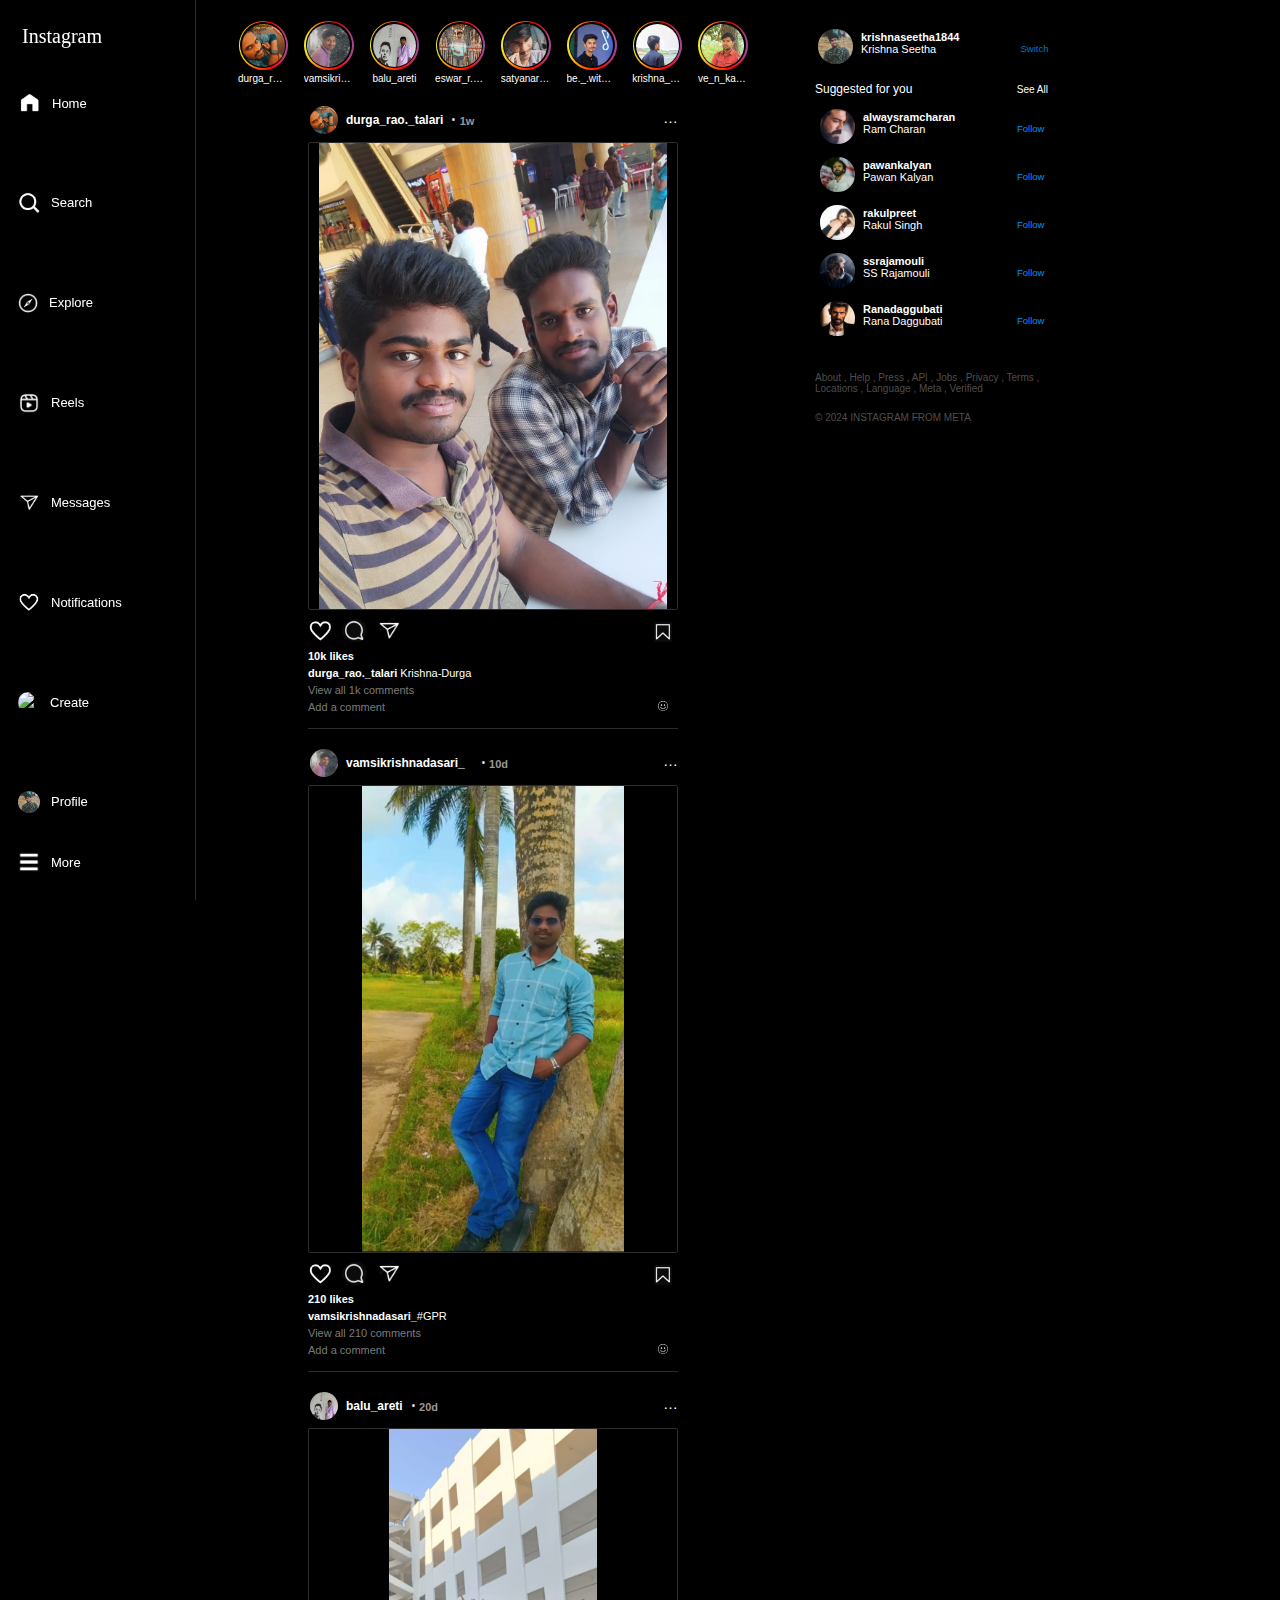
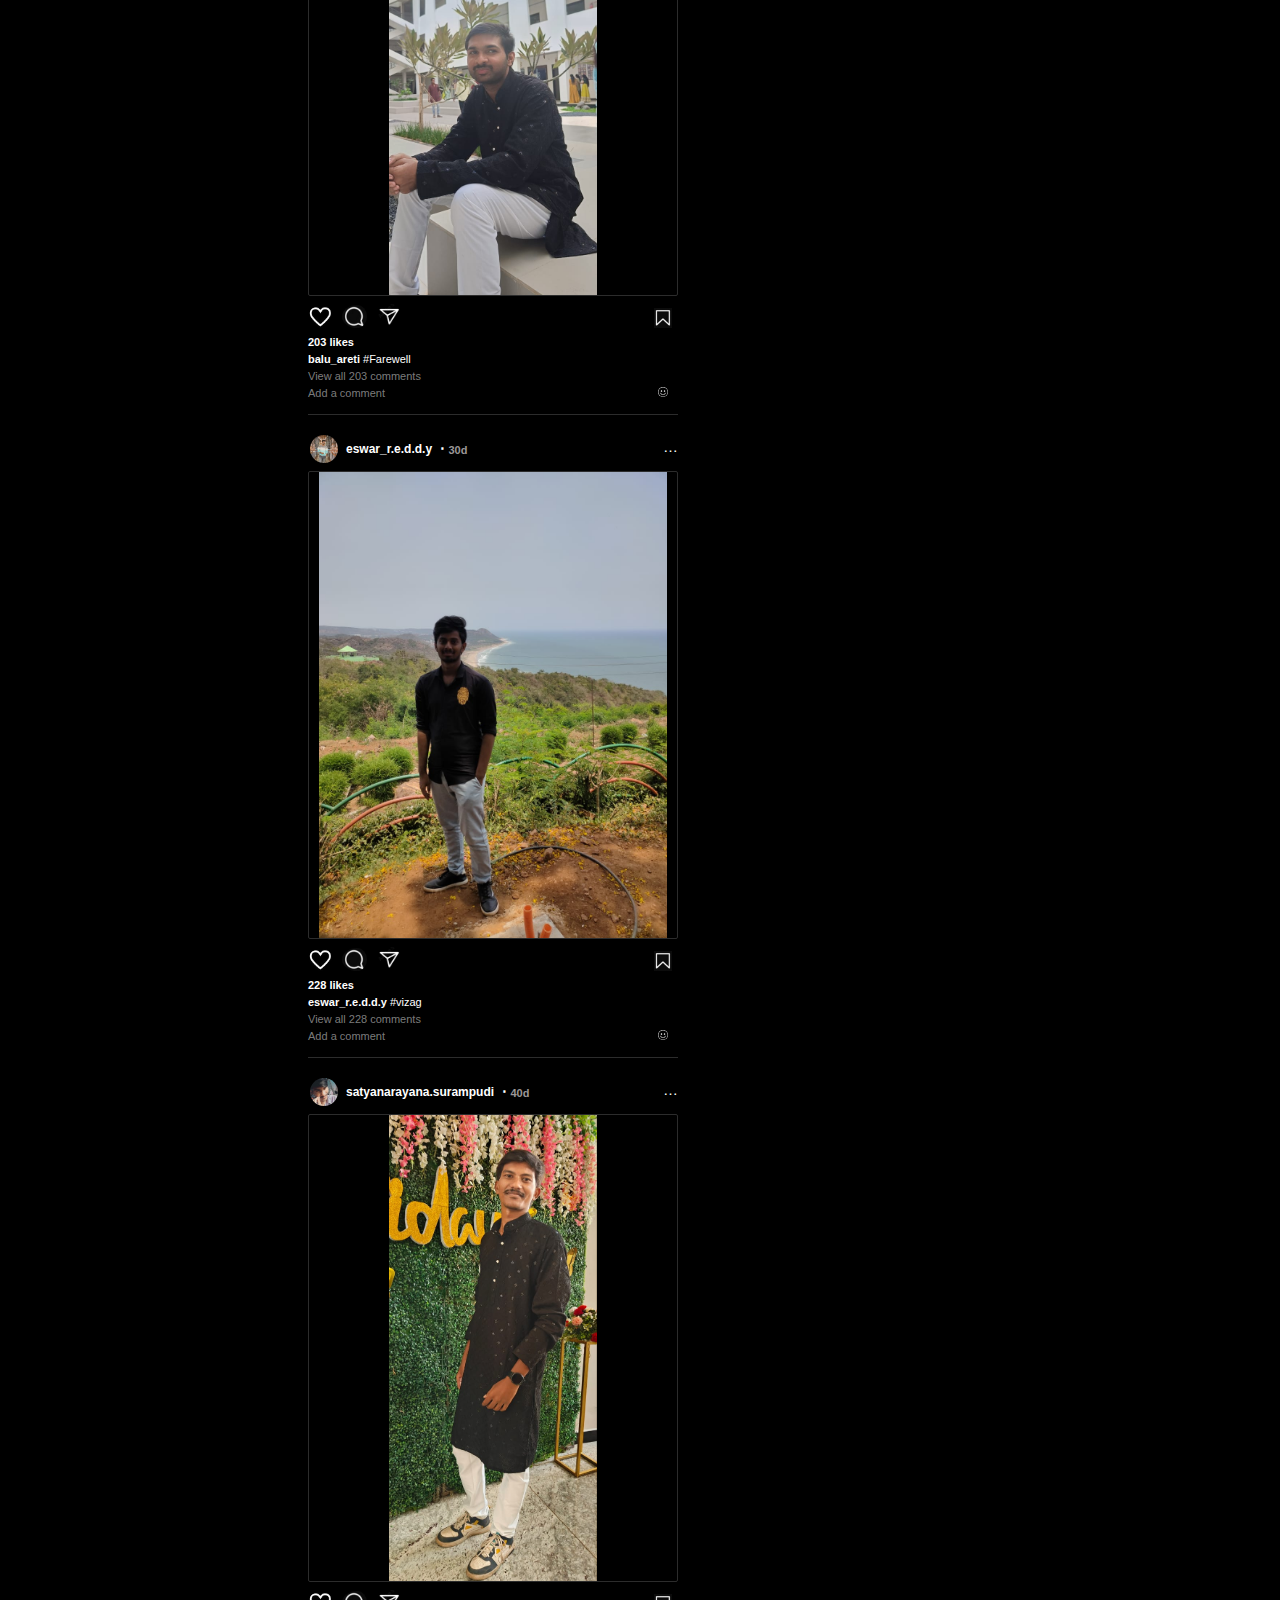
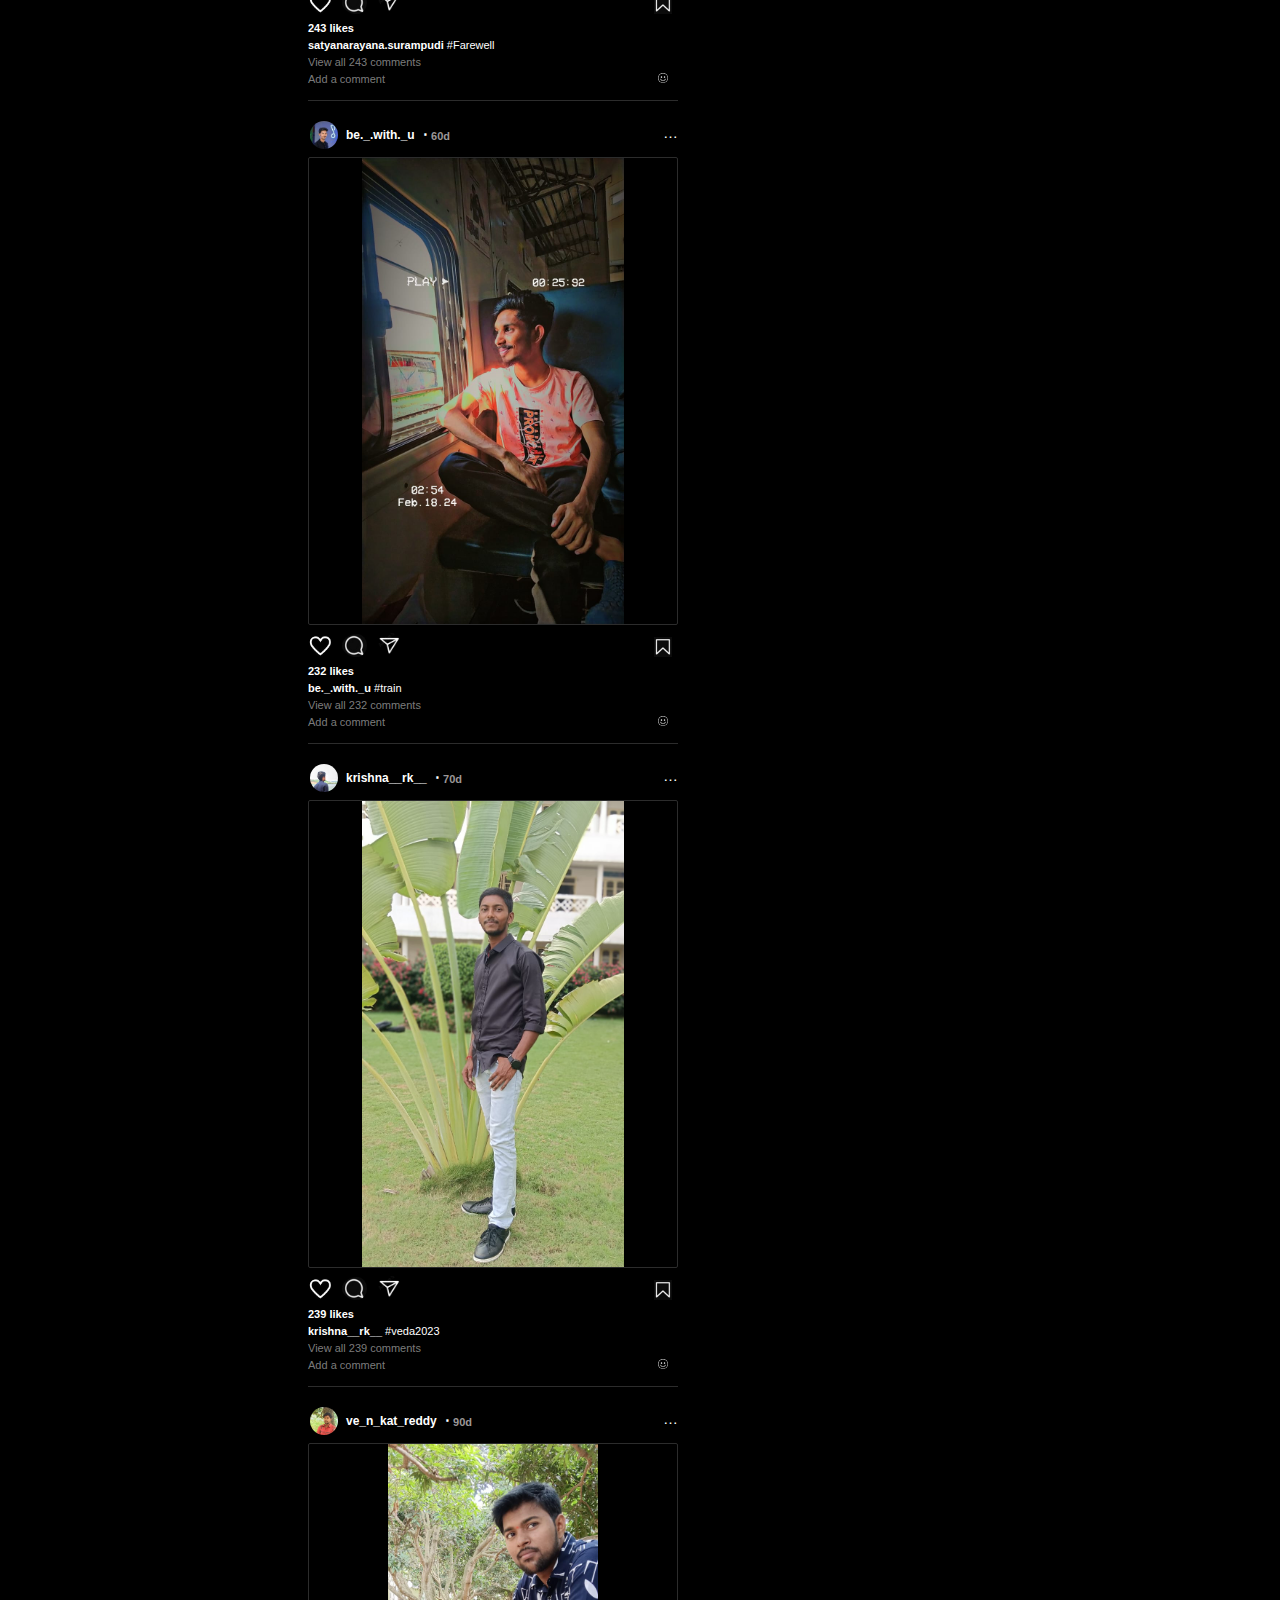
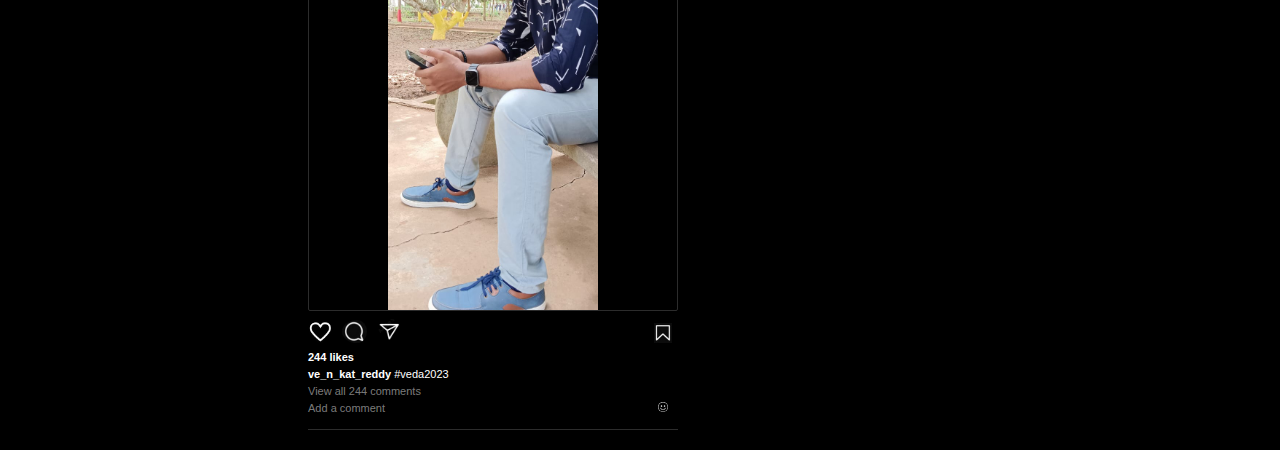
==== index.html @ e51112db "Update and rename instagram.html to index.html" ====
<!DOCTYPE html>
<html>
    <head>
        <title>Instagram</title>
        <link rel="stylesheet" href="CSS_Styles/body.css">
        <link rel="stylesheet" href="CSS_Styles/middle.css">
        <link rel="stylesheet" href="CSS_Styles/left-menu.css">
        <link rel="stylesheet" href="CSS_Styles/right-menu.css">

    </head>

    <body>
        <div class="container">
            <div class="left-menu">
                <div class="top-section">
                    <p>Instagram</p>
                </div>
                <div class="middle-section">
                    <div class="side-links">
                        <img class="Home-icon" src="icons/home-icon.png" alt="home">
                        <p>Home</p>
                    </div>
                    <div class="side-links">
                        <img class="Search-icon" src="icons/search-icon.jpg" alt="home">
                        <p>Search</p>
                    </div>
                    <div class="side-links">
                        <img class="Explore-icon" src="icons/explore-icon.jpg" alt="home">
                        <p>Explore</p>
                    </div>
                    <div class="side-links">
                        <img class="Reel-icon" src="icons/reels-icon.jpg" alt="home">
                        <p>Reels</p>
                    </div>
                    <div class="side-links">
                        <img class="Send-icon" src="icons/send-icon.jpg" alt="home">
                        <p>Messages</p>
                    </div>
                    <div class="side-links">
                        <img class="Love-icon" style="width:22px; height:20px; margin-left:0px;" src="icons/love-icon.jpg" alt="home">
                        <p>Notifications</p>
                    </div>
                    <div class="side-links">
                        <img class="Create-icon" style="width:21px; height:21px;" src="icons/Create-icon.jpg" alt="home">
                        <p>Create</p>
                    </div>
                    <div class="side-links">
                        <img class="Profile-icon" src="profile-pics/my-image.jpg" alt="home">
                        <p>Profile</p>
                    </div>
                </div>
                <div class="bottom-section">
                    <div class="side-links">
                        <img class="menu-icon" src="icons/menu.jpg" alt="home">
                        <p>More</p>
                    </div>
                </div>
            </div>



            <div class="middle-menu">
                <div class="header">
                    <div class="Stories">
                        <div class="border">
                            <div class="img">
                                <div class="profile-pic">
                                    <img class="image" src="profile-pics/durga-profile.jpg" alt="insta">
                                </div>
                                <p class="name">durga_rao._talari</p>
                            </div>
                        </div>        
                    </div>
                    <div class="Stories">
                        <div class="img">
                            <div class="profile-pic">
                                <img class="image" src="profile-pics/vamsi-profile.jpeg" alt="insta">
                            </div>
                                <p class="name">vamsikrishnadasari_</p>                        </div>                
                    </div>
                    <div class="Stories">
                        <div class="img">
                            <div class="profile-pic">
                                <img class="image" src="profile-pics/bala-profile.jpg" alt="insta">
                            </div>
                                <p class="name">balu_areti</p>
                        </div>                
                    </div>
                    <div class="Stories">
                        <div class="img">
                            <div class="profile-pic">
                                <img class="image" src="profile-pics/eswar-profile.jpg" alt="insta">
                            </div>
                                <p class="name">eswar_r.e.d.d.y</p>
                        </div>                
                    </div>
                    <div class="Stories">
                        <div class="img">
                            <div class="profile-pic">
                                <img class="image" src="profile-pics/satyanarayana-profile.jpg" alt="insta">
                            </div>
                                <p class="name">satyanarayana.surampudi</p>
                        </div>                
                    </div>
                    <div class="Stories">
                        <div class="img">
                            <div class="profile-pic">
                                <img class="image" src="profile-pics/vijay-profile.jpg" alt="insta">
                            </div>
                                <p class="name">be._.with._u</p>
                        </div>                
                    </div>
                    <div class="Stories">
                        <div class="img">
                            <div class="profile-pic">
                                <img class="image" src="profile-pics/krishna-profile.jpg" alt="insta">
                            </div>
                                <p class="name">krishna__rk__</p>
                        </div>                
                    </div>
                    <div class="Stories">
                        <div class="img">
                            <div class="profile-pic">
                                <img class="image" src="profile-pics/venket-profile.jpg" alt="insta">
                            </div>
                            <p class="name">ve_n_kat_reddy</p>
                            <!-- <img class="next" src="https://thumbs.dreamstime.com/b/greater-than-sign-icon-vector-symbol-isolated-white-background-logo-concept-your-web-mobile-app-design-133735677.jpg" alt="greater"> -->
                        </div>                
                    </div>

                </div>

                <div class="middle-section">
                    <div class="posts">
                        <div style="display:flex; align-items: center; padding-bottom:8px; padding-left:2px;">
                            <div class="post-head" style="width:360px; display:flex; align-items: center;">
                                <div class="id">
                                <img class="profic-pic" src="profile-pics/durga-profile.jpg"> 
                                <p>durga_rao._talari
                                    <div class="tool">
                                        <div class="account">
                                            <img src="profile-pics/durga-profile.jpg">
                                            <div>
                                                <p>durga_rao._talari</p>
                                                <p style="font-weight:normal; font-size:10px;">Durga Rao Talari</p>
                                            </div>
                                        </div>
                                        <div class="account-details">
                                            <div>
                                                <p style="display:block; padding-left:30px; padding-right:30px;">5</p>
                                                <p style="display:block; padding-left:20px; padding-right:20px;">posts</p>
                                            </div>
                                            <div>
                                                <p style="display:block; padding-left:30px; padding-right:30px;">501</p>
                                                <p style="display:block; padding-left:15px; padding-right:15px;">followers</p>
                                            </div>
                                            <div>
                                                <p style="display:block; padding-left:30px; padding-right:30px;">290</p>
                                                <p style="display:block; padding-left:15px; padding-right:15px;">following</p>
                                            </div>
                                        </div>
                                        <div class="images">
                                            <div style="height:100px;">
                                                <img style="width:100%; height:100%; object-fit:cover; border-radius:0px;" src="posts/durga.jpeg">
                                            </div>
                                            <div style="height:100px;">
                                                <img style="width:100%; height:100%; object-fit:cover; border-radius:0px;" src="profile-pics/durga-profile.jpg">
                                            </div>
                                            <div style="height:100px;">
                                                <img style="width:100%; height:100%; object-fit:cover; border-radius:0px;" src="posts/durga1.jpeg">
                                            </div>
                                        </div>
                                        <div class="connection">
                                            <div>
                                                <button style="width:120px; margin-left:10px; margin-right:10px; background-color:rgb(35, 143, 252);
                                                                padding-top:6px; padding-bottom:6px; border-style:none; border-radius:6px; color:white">Message</button>
                                            </div>
                                            <div>
                                                <button style="width:120px; margin-left:10px; margin-right:10px; background-color:rgba(56, 56, 56, 0.945);
                                                                padding-top:6px; padding-bottom:6px; border-style:none; border-radius:6px; color:white">Following</button>
                                            </div>
                                        </div>
                                    </div>
                                </p>
                            </div>
                                <P style="padding-left:0px;"><span style="font-size:15px; color:white; ">&#8231</span> <span style="color:rgb(155, 151, 151) ; font-size:11px;">1w</span></P>
                            </div>
                            <div style="position: relative;">
                                <button style="cursor:pointer; margin:0; padding:0; padding-bottom:5px; border:none; font-size:15px; background-color:black; color:white;">&#8230
                                    <p class="toolkit">More options</p>
                                    <!-- <button style=" color:red; position:absolute; top:-22px; left:-275px; z-index:1; margin:1px; padding:4px 8px; height:40px; width:320px; 
                                                   font-size:12px; background-color: rgb(43, 41, 41); border-style:none; border-bottom-style:solid;  border-color:rgb(68, 68, 68); border-top-left-radius:10px; border-top-right-radius:10px; border-bottom-width:2px; opacity:0;">Report</button> -->
                                    <!-- <button style=" color:red; position:absolute; top:17px;  left:-275px; z-index:1; margin:1px; padding:4px 8px; height:40px; width:320px; 
                                                    font-size:12px; background-color: rgb(41, 41, 41); border-style:none; border-bottom-style:solid; border-color:rgb(68, 68, 68); border-bottom-width:1px;">Unfollow</button>
                                    <button style=" color:white; position:absolute; top:57px;  left:-275px; z-index:1; margin:1px; padding:4px 8px; height:40px; width:320px; 
                                                     font-size:12px; background-color: rgb(41, 41, 41); border-style:none; border-bottom-style:solid; border-color:rgb(68, 68, 68); border-bottom-width:1px;">Add to favorites</button>
                                    <button style=" color:white; position:absolute; top:97px;  left:-275px; z-index:1; margin:1px; padding:4px 8px; height:40px; width:320px; 
                                                     font-size:12px; background-color: rgb(41, 41, 41); border-style:none; border-bottom-style:solid; border-color:rgb(68, 68, 68); border-bottom-width:1px;">Go to post</button>
                                    <button style="color:white; position:absolute; top:137px;  left:-275px; z-index:1; margin:1px; padding:4px 8px; height:40px; width:320px; 
                                                     font-size:12px; background-color: rgb(41, 41, 41); border-style:none; border-bottom-style:solid; border-color:rgb(68, 68, 68); border-bottom-width:1px;">Share to</button>
                                    <button style="color:white; position:absolute; top:177px;  left:-275px; z-index:1; margin:1px; padding:4px 8px; height:40px; width:320px; 
                                                     font-size:12px; background-color: rgb(41, 41, 41); border-style:none; border-bottom-style:solid; border-color:rgb(68, 68, 68); border-bottom-width:1px;">Copy link</button>
                                    <button style="color:white; position:absolute; top:217px; left:-275px; z-index:1; margin:1px; padding:4px 8px; height:40px; width:320px; 
                                                     font-size:12px; background-color: rgb(41, 41, 41); border-style:none; border-bottom-style:solid; border-color:rgb(68, 68, 68); border-bottom-width:1px;">Embed</button>
                                    <button style="color:white; position:absolute; top:257px;  left:-275px; z-index:1; margin:1px; padding:4px 8px; height:40px; width:320px; 
                                                     font-size:12px; background-color: rgb(41, 41, 41); border-style:none; border-bottom-style:solid; border-color:rgb(68, 68, 68); border-bottom-width:1px;">About this account</button>
                                    <button style="color:white; position:absolute; top:297px; left:-275px; z-index:1; margin:1px; padding:4px 8px; height:40px; width:320px; 
                                                     font-size:12px; background-color: rgb(41, 41, 41); border-style:none; border-bottom-style:solid; border-color:rgb(68, 68, 68); border-bottom-left-radius:10px; border-bottom-right-radius:10px; border-bottom-width:1px;">Cancel</button> -->
                            </button>
                            </div>
                        </div>

                        <div style="height:466px; border-style:solid; border-width:1px; border-color:rgb(44, 44, 44); border-radius:2px;">
                            <img style="object-fit: contain; width:100% ; height:100%; border-radius:2px;" src="posts/durga.jpeg">
                        </div>

                        <div class="icons-section" style="margin-top:8px; margin-bottom:4px; padding-left:0px;">
                            <img src="icons/love-icon.jpg">
                            <img src="icons/message-icon.jpg">
                            <img style="width:24px; height:24px;" src="icons/send-icon.jpg">
                            <img style="width:18px; height:20px; border-radius:0px; margin-left:244px;" src="icons/bookmark-icon.jpg">
                        </div>
                        <p style=" display:block ; padding-left:0px; font-size:11px;">10k likes</p>
                        <p style=" display:block ; padding-left:0; padding-right:0px ; margin-top:5px; font-size:11px;">durga_rao._talari <span style="font-weight:normal;">Krishna-Durga</span></p>
                        <p  style=" display:block ; padding-left:0; padding-right:0px ; margin-top:5px; font-size:11px; font-weight: normal; color:rgba(255, 255, 255, 0.493);">View all 1k comments</p>
                        <p  style=" display:block ; padding-left:0; padding-right:0px ; margin-top:5px; font-size:11px; font-weight: normal; color:rgba(255, 255, 255, 0.493);">Add a comment <span style="padding-left:270px;"><img  style="width:10px; height:10px; border-radius:50%;" src="icons/simley-icon4.png"></span></p>
                    </div>

                    <div class="posts">
                        <div style="display:flex; align-items: center; padding-bottom:8px; padding-left:2px;">
                            <div class="post-head" style="width:360px; display:flex; align-items: center;">
                                <div class="id">
                                <img class="profic-pic" src="profile-pics/vamsi-profile.jpeg"> 
                                <p>vamsikrishnadasari_ 
                                    <div class="tool">
                                        <div class="account">
                                            <img src="profile-pics/vamsi-profile.jpeg">
                                            <div>
                                                <p>vamsikrishnadasari_</p>
                                                <p style="font-weight:normal; font-size:10px;">Vamsi Krishna Dasari</p>
                                            </div>
                                        </div>
                                        <div class="account-details">
                                            <div>
                                                <p style="display:block; padding-left:30px; padding-right:30px;">3</p>
                                                <p style="display:block; padding-left:20px; padding-right:20px;">posts</p>
                                            </div>
                                            <div>
                                                <p style="display:block; padding-left:30px; padding-right:30px;">132</p>
                                                <p style="display:block; padding-left:15px; padding-right:15px;">followers</p>
                                            </div>
                                            <div>
                                                <p style="display:block; padding-left:30px; padding-right:30px;">238</p>
                                                <p style="display:block; padding-left:15px; padding-right:15px;">following</p>
                                            </div>
                                        </div>
                                        <div class="images">
                                            <div style="height:100px;">
                                                <img style="width:100%; height:100%; object-fit:cover; border-radius:0px;" src="posts/vamsi.jpeg">
                                            </div>
                                            <div style="height:100px;">
                                                <img style="width:100%; height:100%; object-fit:cover; border-radius:0px;" src="profile-pics/vamsi-profile.jpeg">
                                            </div>
                                            <div style="height:100px;">
                                                <img style="width:100%; height:100%; object-fit:cover; border-radius:0px;" src="posts/college-friends.jpeg">
                                            </div>
                                        </div>
                                        <div class="connection">
                                            <div>
                                                <button style="width:120px; margin-left:10px; margin-right:10px; background-color:rgb(35, 143, 252);
                                                                padding-top:6px; padding-bottom:6px; border-style:none; border-radius:6px; color:white">Message</button>
                                            </div>
                                            <div>
                                                <button style="width:120px; margin-left:10px; margin-right:10px; background-color:rgba(56, 56, 56, 0.945);
                                                                padding-top:6px; padding-bottom:6px; border-style:none; border-radius:6px; color:white">Following</button>
                                            </div>
                                        </div>
                                    </div>
                                </p>
                                </div>
                                <p><span style="font-size:15px;">&#8231</span> <span style="color:rgb(155, 151, 151) ; font-size:11px;">10d</span></p>
                            </div>
                            <div style="position: relative;">
                                <button style="cursor:pointer; margin:0; padding:0; padding-bottom:5px; border:none; font-size:15px; background-color:black; color:white;">&#8230
                                    <p class="toolkit">More options</p>
                                </button>
                            </div>
                        </div>

                        <div style="height:466px; border-style:solid; border-width:1px; border-color:rgb(44, 44, 44); border-radius:2px; ">
                            <img style="object-fit: contain; width:100% ; height:100%; border-radius:2px;" src="posts/vamsi.jpeg">
                        </div>

                        <div class="icons-section" style="margin-top:8px; margin-bottom:4px; padding-left:0px;">
                            <img src="icons/love-icon.jpg">
                            <img src="icons/message-icon.jpg">
                            <img style="width:24px; height:24px;" src="icons/send-icon.jpg">
                            <img style="width:18px; height:20px; border-radius:0px; margin-left:244px;" src="icons/bookmark-icon.jpg">
                        </div>
                        <p style=" display:block ; padding-left:0px; font-size:11px;">210 likes</p>
                        <p style=" display:block ; padding-left:0; padding-right:0px ; margin-top:5px; font-size:11px;">vamsikrishnadasari_<span style="font-weight:normal;">#GPR</span></p>
                        <p  style=" display:block ; padding-left:0; padding-right:0px ; margin-top:5px; font-size:11px; font-weight: normal; color:rgba(255, 255, 255, 0.493);">View all 210 comments</p>
                        <p  style=" display:block ; padding-left:0; padding-right:0px ; margin-top:5px; font-size:11px; font-weight: normal; color:rgba(255, 255, 255, 0.493);">Add a comment <span style="padding-left:270px;"><img  style="width:10px; height:10px; border-radius:50%;" src="icons/simley-icon4.png"></span></p>

                    </div>

                    <div class="posts">
                        <div style="display:flex; align-items: center; padding-bottom:8px; padding-left:2px;">
                            <div class="post-head" style="width:360px; display:flex; align-items: center;">
                                <div class="id">
                                <img class="profic-pic" src="profile-pics/bala-profile.jpg"> 
                                <p>balu_areti</p>
                                <div class="tool">
                                    <div class="account">
                                        <img src="profile-pics/bala-profile.jpg">
                                        <div>
                                            <p>balu_areti</p>
                                            <p style="font-weight:normal; font-size:10px;">Bala Areti</p>
                                        </div>
                                    </div>
                                    <div class="account-details">
                                        <div>
                                            <p style="display:block; padding-left:30px; padding-right:30px;">5</p>
                                            <p style="display:block; padding-left:20px; padding-right:20px;">posts</p>
                                        </div>
                                        <div>
                                            <p style="display:block; padding-left:30px; padding-right:30px;">147</p>
                                            <p style="display:block; padding-left:15px; padding-right:15px;">followers</p>
                                        </div>
                                        <div>
                                            <p style="display:block; padding-left:30px; padding-right:30px;">164</p>
                                            <p style="display:block; padding-left:15px; padding-right:15px;">following</p>
                                        </div>
                                    </div>
                                    <div class="images">
                                        <div style="height:100px;">
                                            <img style="width:100%; height:100%; object-fit:cover; border-radius:0px;" src="posts/college-friends.jpeg">
                                        </div>
                                        <div style="height:100px;">
                                            <img style="width:100%; height:100%; object-fit:cover; border-radius:0px;" src="profile-pics/bala-profile.jpg">
                                        </div>
                                        <div style="height:100px;">
                                            <img style="width:100%; height:100%; object-fit:cover; border-radius:0px;" src="posts/bala.jpeg">
                                        </div>
                                    </div>
                                    <div class="connection">
                                        <div>
                                            <button style="width:120px; margin-left:10px; margin-right:10px; background-color:rgb(35, 143, 252);
                                                            padding-top:6px; padding-bottom:6px; border-style:none; border-radius:6px; color:white">Message</button>
                                        </div>
                                        <div>
                                            <button style="width:120px; margin-left:10px; margin-right:10px; background-color:rgba(56, 56, 56, 0.945);
                                                            padding-top:6px; padding-bottom:6px; border-style:none; border-radius:6px; color:white">Following</button>
                                        </div>
                                    </div>
                                </div>
                                </div>
                                <p><span style="font-size:15px;">&#8231</span> <span style="color:rgb(155, 151, 151) ; font-size:11px;">20d</span></p>
                            </div>
                            <div style="position: relative;">
                                <button style="cursor:pointer; margin:0; padding:0; padding-bottom:5px; border:none; font-size:15px; background-color:black; color:white;">&#8230
                                    <p class="toolkit">More options</p>
                                </buttom>
                            </div>
                        </div>

                        <div style="height:466px;  border-style:solid; border-width:1px; border-color:rgb(44, 44, 44); border-radius:2px;">
                            <img style=" object-fit: contain; width:100% ; height:100%; border-radius:2px;" src="posts/bala.jpeg">
                        </div>

                        <div class="icons-section" style="margin-top:8px; margin-bottom:4px; padding-left:0px;">
                            <img src="icons/love-icon.jpg">
                            <img src="icons/message-icon.jpg">
                            <img style="width:24px; height:24px;" src="icons/send-icon.jpg">
                            <img style="width:18px; height:20px; border-radius:0px; margin-left:244px;" src="icons/bookmark-icon.jpg">
                        </div>
                        <p style=" display:block ; padding-left:0px; font-size:11px;">203 likes</p>
                        <p style=" display:block ; padding-left:0; padding-right:0px ; margin-top:5px; font-size:11px;">balu_areti <span style="font-weight:normal;">#Farewell</span></p>
                        <p  style=" display:block ; padding-left:0; padding-right:0px ; margin-top:5px; font-size:11px; font-weight: normal; color:rgba(255, 255, 255, 0.493);">View all 203 comments</p>
                        <p  style=" display:block ; padding-left:0; padding-right:0px ; margin-top:5px; font-size:11px; font-weight: normal; color:rgba(255, 255, 255, 0.493);">Add a comment <span style="padding-left:270px;"><img  style="width:10px; height:10px; border-radius:50%;" src="icons/simley-icon4.png"></span></p>

                    </div>

                    <div class="posts">
                        <div style="display:flex; align-items: center; padding-bottom:8px; padding-left:2px;">
                            <div class="post-head" style="width:360px; display:flex; align-items: center;">
                                <div class="id">
                                <img class="profic-pic" src="profile-pics/eswar-profile.jpg"> 
                                <p>eswar_r.e.d.d.y</p>
                                <div class="tool">
                                    <div class="account">
                                        <img src="profile-pics/eswar-profile.jpg">
                                        <div>
                                            <p>eswar_r.e.d.d.y</p>
                                            <p style="font-weight:normal; font-size:10px;">eswar</p>
                                        </div>
                                    </div>
                                    <div class="account-details">
                                        <div>
                                            <p style="display:block; padding-left:30px; padding-right:30px;">3</p>
                                            <p style="display:block; padding-left:20px; padding-right:20px;">posts</p>
                                        </div>
                                        <div>
                                            <p style="display:block; padding-left:30px; padding-right:30px;">324</p>
                                            <p style="display:block; padding-left:15px; padding-right:15px;">followers</p>
                                        </div>
                                        <div>
                                            <p style="display:block; padding-left:30px; padding-right:30px;">314</p>
                                            <p style="display:block; padding-left:15px; padding-right:15px;">following</p>
                                        </div>
                                    </div>
                                    <div class="images">
                                        <div style="height:100px;">
                                            <img style="width:100%; height:100%; object-fit:cover; border-radius:0px;" src="profile-pics/eswar-profile.jpg">
                                        </div>
                                        <div style="height:100px;">
                                            <img style="width:100%; height:100%; object-fit:cover; border-radius:0px;" src="posts/eswar.jpeg">
                                        </div>
                                        <div style="height:100px;">
                                            <img style="width:100%; height:100%; object-fit:cover; border-radius:0px;" src="posts/college-friends.jpeg">
                                        </div>
                                    </div>
                                    <div class="connection">
                                        <div>
                                            <button style="width:120px; margin-left:10px; margin-right:10px; background-color:rgb(35, 143, 252);
                                                            padding-top:6px; padding-bottom:6px; border-style:none; border-radius:6px; color:white">Message</button>
                                        </div>
                                        <div>
                                            <button style="width:120px; margin-left:10px; margin-right:10px; background-color:rgba(56, 56, 56, 0.945);
                                                            padding-top:6px; padding-bottom:6px; border-style:none; border-radius:6px; color:white">Following</button>
                                        </div>
                                    </div>
                                </div>
                                </div>
                                <p><span style="font-size:15px;">&#8231</span> <span style="color:rgb(155, 151, 151) ; font-size:11px;">30d</span></p>
                            </div>
                            <div style="position: relative;">    
                                <button style="cursor:pointer; margin:0; padding:0; padding-bottom:5px; border:none; font-size:15px; background-color:black; color:white;">&#8230
                                    <p class="toolkit">More options</p>
                                </button>
                            </div>
                        </div>

                        <div style="height:466px;  border-style:solid; border-width:1px; border-color:rgb(44, 44, 44); border-radius:2px;">
                            <img style=" object-fit: contain; width:100% ; height:100%; border-radius:2px;" src="posts/eswar.jpeg">
                        </div>

                        <div class="icons-section" style="margin-top:8px; margin-bottom:4px; padding-left:0px;">
                            <img src="icons/love-icon.jpg">
                            <img src="icons/message-icon.jpg">
                            <img style="width:24px; height:24px;" src="icons/send-icon.jpg">
                            <img style="width:18px; height:20px; border-radius:0px; margin-left:244px;" src="icons/bookmark-icon.jpg">
                        </div>
                        <p style=" display:block ; padding-left:0px; font-size:11px;">228 likes</p>
                        <p style=" display:block ; padding-left:0; padding-right:0px ; margin-top:5px; font-size:11px;">eswar_r.e.d.d.y <span style="font-weight:normal;">#vizag</span></p>
                        <p  style=" display:block ; padding-left:0; padding-right:0px ; margin-top:5px; font-size:11px; font-weight: normal; color:rgba(255, 255, 255, 0.493);">View all 228 comments</p>
                        <p  style=" display:block ; padding-left:0; padding-right:0px ; margin-top:5px; font-size:11px; font-weight: normal; color:rgba(255, 255, 255, 0.493);">Add a comment <span style="padding-left:270px;"><img  style="width:10px; height:10px; border-radius:50%;" src="icons/simley-icon4.png"></span></p>

                    </div>

                    <div class="posts">
                        <div style="display:flex; align-items: center; padding-bottom:8px; padding-left:2px;">
                            <div class="post-head" style="width:360px; display:flex; align-items: center;">
                                <div class="id">
                                <img class="profic-pic" src="profile-pics/satyanarayana-profile.jpg"> 
                                <p>satyanarayana.surampudi</p>
                                    <div class="tool">
                                        <div class="account">
                                            <img src="profile-pics/satyanarayana-profile.jpg">
                                            <div>
                                                <p>satyanarayana.surampudi</p>
                                                <p style="font-weight:normal; font-size:10px;">Satyanarayana Surampudi</p>
                                            </div>
                                        </div>
                                        <div class="account-details">
                                            <div>
                                                <p style="display:block; padding-left:30px; padding-right:30px;">8</p>
                                                <p style="display:block; padding-left:20px; padding-right:20px;">posts</p>
                                            </div>
                                            <div>
                                                <p style="display:block; padding-left:30px; padding-right:30px;">230</p>
                                                <p style="display:block; padding-left:15px; padding-right:15px;">followers</p>
                                            </div>
                                            <div>
                                                <p style="display:block; padding-left:30px; padding-right:30px;">153</p>
                                                <p style="display:block; padding-left:15px; padding-right:15px;">following</p>
                                            </div>
                                        </div>
                                        <div class="images">
                                            <div style="height:100px;">
                                                <img style="width:100%; height:100%; object-fit:cover; border-radius:0px;" src="posts/college-friends.jpeg">
                                            </div>
                                            <div style="height:100px;">
                                                <img style="width:100%; height:100%; object-fit:cover; border-radius:0px;" src="posts/satya.jpeg">
                                            </div>
                                            <div style="height:100px;">
                                                <img style="width:100%; height:100%; object-fit:cover; border-radius:0px;" src="profile-pics/satyanarayana-profile.jpg">
                                            </div>
                                        </div>
                                        <div class="connection">
                                            <div>
                                                <button style="width:120px; margin-left:10px; margin-right:10px; background-color:rgb(35, 143, 252);
                                                                padding-top:6px; padding-bottom:6px; border-style:none; border-radius:6px; color:white">Message</button>
                                            </div>
                                            <div>
                                                <button style="width:120px; margin-left:10px; margin-right:10px; background-color:rgba(56, 56, 56, 0.945);
                                                                padding-top:6px; padding-bottom:6px; border-style:none; border-radius:6px; color:white">Following</button>
                                            </div>
                                        </div>
                                    </div>
                                </div> 
                                <p><span style="font-size:15px;">&#8231</span> <span style="color:rgb(155, 151, 151) ; font-size:11px;">40d</span></p>
                            </div>
                            <div style="position: relative;">
                                <button style="cursor:pointer; margin:0; padding:0; padding-bottom:5px; border:none; font-size:15px; background-color:black; color:white;">&#8230
                                    <p class="toolkit">More options</p>
                                </button>
                            </div>
                        </div>

                        <div style="height:466px;  border-style:solid; border-width:1px; border-color:rgb(44, 44, 44); border-radius:2px;">
                            <img style="object-fit: contain; width:100% ; height:100%; border-radius:2px;" src="posts/satya.jpeg">
                        </div>

                        <div class="icons-section" style="margin-top:8px; margin-bottom:4px; padding-left:0px;">
                            <img src="icons/love-icon.jpg">
                            <img src="icons/message-icon.jpg">
                            <img style="width:24px; height:24px;" src="icons/send-icon.jpg">
                            <img style="width:18px; height:20px; border-radius:0px; margin-left:244px;" src="icons/bookmark-icon.jpg">
                        </div>
                        <p style=" display:block ; padding-left:0px; font-size:11px;">243 likes</p>
                        <p style=" display:block ; padding-left:0; padding-right:0px ; margin-top:5px; font-size:11px;">satyanarayana.surampudi <span style="font-weight:normal;">#Farewell</span></p>
                        <p  style=" display:block ; padding-left:0; padding-right:0px ; margin-top:5px; font-size:11px; font-weight: normal; color:rgba(255, 255, 255, 0.493);">View all 243 comments</p>
                        <p  style=" display:block ; padding-left:0; padding-right:0px ; margin-top:5px; font-size:11px; font-weight: normal; color:rgba(255, 255, 255, 0.493);">Add a comment <span style="padding-left:270px;"><img  style="width:10px; height:10px; border-radius:50%;" src="icons/simley-icon4.png"></span></p>

                    </div>

                    <div class="posts">
                        <div style="display:flex; align-items: center; padding-bottom:8px; padding-left:2px;">
                            <div class="post-head" style="width:360px; display:flex; align-items: center;">
                                <div class="id">
                                    <img class="profic-pic" src="profile-pics/vijay-profile.jpg"> 
                                    <p>be._.with._u</p> 
                                    <div class="tool">
                                        <div class="account">
                                            <img src="profile-pics/vijay-profile.jpg">
                                            <div>
                                                <p>be._.with._u</p>
                                                <p style="font-weight:normal; font-size:10px;">vijay Prince</p>
                                            </div>
                                        </div>
                                        <div class="account-details">
                                            <div>
                                                <p style="display:block; padding-left:30px; padding-right:30px;">112</p>
                                                <p style="display:block; padding-left:20px; padding-right:20px;">posts</p>
                                            </div>
                                            <div>
                                                <p style="display:block; padding-left:30px; padding-right:30px;">515</p>
                                                <p style="display:block; padding-left:15px; padding-right:15px;">followers</p>
                                            </div>
                                            <div>
                                                <p style="display:block; padding-left:30px; padding-right:30px;">1189</p>
                                                <p style="display:block; padding-left:15px; padding-right:15px;">following</p>
                                            </div>
                                        </div>
                                        <div class="images">
                                            <div style="height:100px;">
                                                <img style="width:100%; height:100%; object-fit:cover; border-radius:0px;" src="posts/vijay.jpeg">
                                            </div>
                                            <div style="height:100px;">
                                                <img style="width:100%; height:100%; object-fit:cover; border-radius:0px;" src="posts/college-friends.jpeg">
                                            </div>
                                            <div style="height:100px;">
                                                <img style="width:100%; height:100%; object-fit:cover; border-radius:0px;" src="profile-pics/vijay-profile.jpg">
                                            </div>
                                        </div>
                                        <div class="connection">
                                            <div>
                                                <button style="width:120px; margin-left:10px; margin-right:10px; background-color:rgb(35, 143, 252);
                                                                padding-top:6px; padding-bottom:6px; border-style:none; border-radius:6px; color:white">Message</button>
                                            </div>
                                            <div>
                                                <button style="width:120px; margin-left:10px; margin-right:10px; background-color:rgba(56, 56, 56, 0.945);
                                                                padding-top:6px; padding-bottom:6px; border-style:none; border-radius:6px; color:white">Following</button>
                                            </div>
                                        </div>
                                    </div>
                                        </div>
                                <p><span style="font-size:15px;">&#8231</span> <span style="color:rgb(155, 151, 151) ; font-size:11px;">60d</span></p>
                            </div>
                            <div style="position: relative;">
                                <button style="cursor:pointer; margin:0; padding:0; padding-bottom:5px; border:none; font-size:15px; background-color:black; color:white;">&#8230
                                    <p class="toolkit">More options</p>
                                </button>
                            </div>
                        </div>

                        <div style="height:466px;  border-style:solid; border-width:1px; border-color:rgb(44, 44, 44); border-radius:2px;">
                            <img style="object-fit: contain; width:100% ; height:100%; border-radius:2px;" src="posts/vijay.jpeg">
                        </div>

                        <div class="icons-section" style="margin-top:8px; margin-bottom:4px; padding-left:0px;">
                            <img src="icons/love-icon.jpg">
                            <img src="icons/message-icon.jpg">
                            <img style="width:24px; height:24px;" src="icons/send-icon.jpg">
                            <img style="width:18px; height:20px; border-radius:0px; margin-left:244px;" src="icons/bookmark-icon.jpg">
                        </div>
                        <p style=" display:block ; padding-left:0px; font-size:11px;">232 likes</p>
                        <p style=" display:block ; padding-left:0; padding-right:0px ; margin-top:5px; font-size:11px;">be._.with._u <span style="font-weight:normal;">#train</span></p>
                        <p  style=" display:block ; padding-left:0; padding-right:0px ; margin-top:5px; font-size:11px; font-weight: normal; color:rgba(255, 255, 255, 0.493);">View all 232 comments</p>
                        <p  style=" display:block ; padding-left:0; padding-right:0px ; margin-top:5px; font-size:11px; font-weight: normal; color:rgba(255, 255, 255, 0.493);">Add a comment <span style="padding-left:270px;"><img  style="width:10px; height:10px; border-radius:50%;" src="icons/simley-icon4.png"></span></p>

                    </div>

                    <div class="posts">
                        <div style="display:flex; align-items: center; padding-bottom:8px; padding-left:2px;">
                            <div class="post-head" style="width:360px; display:flex; align-items: center;">
                                <div class="id">
                                    <img class="profic-pic" src="profile-pics/krishna-profile.jpg"> 
                                    <p>krishna__rk__</p> 
                                    <div class="tool">
                                        <div class="account">
                                            <img src="profile-pics/krishna-profile.jpg">
                                            <div>
                                                <p> krishna__rk__</p>
                                                <p style="font-weight:normal; font-size:10px;">Krishna Rayudu</p>
                                            </div>
                                        </div>
                                        <div class="account-details">
                                            <div>
                                                <p style="display:block; padding-left:30px; padding-right:30px;">22</p>
                                                <p style="display:block; padding-left:20px; padding-right:20px;">posts</p>
                                            </div>
                                            <div>
                                                <p style="display:block; padding-left:30px; padding-right:30px;">239</p>
                                                <p style="display:block; padding-left:15px; padding-right:15px;">followers</p>
                                            </div>
                                            <div>
                                                <p style="display:block; padding-left:30px; padding-right:30px;">100</p>
                                                <p style="display:block; padding-left:15px; padding-right:15px;">following</p>
                                            </div>
                                        </div>
                                        <div class="images">
                                            <div style="height:100px;">
                                                <img style="width:100%; height:100%; object-fit:cover; border-radius:0px;" src="posts/krishna.jpeg">
                                            </div>
                                            <div style="height:100px;">
                                                <img style="width:100%; height:100%; object-fit:cover; border-radius:0px;" src="profile-pics/krishna-profile.jpg">
                                            </div>
                                            <div style="height:100px;">
                                                <img style="width:100%; height:100%; object-fit:cover; border-radius:0px;" src="posts/college-friends.jpeg">
                                            </div>
                                        </div>
                                        <div class="connection">
                                            <div>
                                                <button style="width:120px; margin-left:10px; margin-right:10px; background-color:rgb(35, 143, 252);
                                                                padding-top:6px; padding-bottom:6px; border-style:none; border-radius:6px; color:white">Message</button>
                                            </div>
                                            <div>
                                                <button style="width:120px; margin-left:10px; margin-right:10px; background-color:rgba(56, 56, 56, 0.945);
                                                                padding-top:6px; padding-bottom:6px; border-style:none; border-radius:6px; color:white">Following</button>
                                            </div>
                                        </div>
                                    </div>
                                </div>
                                <p><span style="font-size:15px;">&#8231</span> <span style="color:rgb(155, 151, 151) ; font-size:11px;">70d</span></p>
                            </div>
                            <div style="position: relative;">
                                <button style="cursor:pointer; margin:0; padding:0; padding-bottom:5px; border:none; font-size:15px; background-color:black; color:white;">&#8230
                                    <p class="toolkit">More options</p>
                                </button>
                            </div>
                        </div>

                        <div style="height:466px;  border-style:solid; border-width:1px; border-color:rgb(44, 44, 44); border-radius:2px;">
                            <img style="object-fit: contain; width:100% ; height:100%; border-radius:2px;" src="posts/krishna.jpeg">
                        </div>

                        <div class="icons-section" style="margin-top:8px; margin-bottom:4px; padding-left:0px;">
                            <img src="icons/love-icon.jpg">
                            <img src="icons/message-icon.jpg">
                            <img style="width:24px; height:24px;" src="icons/send-icon.jpg">
                            <img style="width:18px; height:20px; border-radius:0px; margin-left:244px;" src="icons/bookmark-icon.jpg">
                        </div>
                        <p style=" display:block ; padding-left:0px; font-size:11px;">239 likes</p>
                        <p style=" display:block ; padding-left:0; padding-right:0px ; margin-top:5px; font-size:11px;">krishna__rk__ <span style="font-weight:normal;">#veda2023</span></p>
                        <p  style=" display:block ; padding-left:0; padding-right:0px ; margin-top:5px; font-size:11px; font-weight: normal; color:rgba(255, 255, 255, 0.493);">View all 239 comments</p>
                        <p  style=" display:block ; padding-left:0; padding-right:0px ; margin-top:5px; font-size:11px; font-weight: normal; color:rgba(255, 255, 255, 0.493);">Add a comment <span style="padding-left:270px;"><img  style="width:10px; height:10px; border-radius:50%;" src="icons/simley-icon4.png"></span></p>

                    </div>

                    <div class="posts">
                        <div style="display:flex; align-items: center; padding-bottom:8px; padding-left:2px;">
                            <div class="post-head" style="width:360px; display:flex; align-items: center;">
                                <div class="id">
                                <img class="profic-pic" src="profile-pics/venket-profile.jpg"> 
                                <p>ve_n_kat_reddy</p>
                                <div class="tool">
                                    <div class="account">
                                        <img src="profile-pics/venket-profile.jpg">
                                        <div>
                                            <p>ve_n_kat_reddy</p>
                                            <p style="font-weight:normal; font-size:10px;">Venkatareddy Tadi</p>
                                        </div>
                                    </div>
                                    <div class="account-details">
                                        <div>
                                            <p style="display:block; padding-left:30px; padding-right:30px;">8</p>
                                            <p style="display:block; padding-left:20px; padding-right:20px;">posts</p>
                                        </div>
                                        <div>
                                            <p style="display:block; padding-left:30px; padding-right:30px;">762</p>
                                            <p style="display:block; padding-left:15px; padding-right:15px;">followers</p>
                                        </div>
                                        <div>
                                            <p style="display:block; padding-left:30px; padding-right:30px;">1260</p>
                                            <p style="display:block; padding-left:15px; padding-right:15px;">following</p>
                                        </div>
                                    </div>
                                    <div class="images">
                                        <div style="height:100px;">
                                            <img style="width:100%; height:100%; object-fit:cover; border-radius:0px;" src="profile-pics/venket-profile.jpg">
                                        </div>
                                        <div style="height:100px;">
                                            <img style="width:100%; height:100%; object-fit:cover; border-radius:0px;" src="posts/venket.jpeg">
                                        </div>
                                        <div style="height:100px;">
                                            <img style="width:100%; height:100%; object-fit:cover; border-radius:0px;" src="posts/college-friends.jpeg">
                                        </div>
                                    </div>
                                    <div class="connection">
                                        <div>
                                            <button style="width:120px; margin-left:10px; margin-right:10px; background-color:rgb(35, 143, 252);
                                                            padding-top:6px; padding-bottom:6px; border-style:none; border-radius:6px; color:white">Message</button>
                                        </div>
                                        <div>
                                            <button style="width:120px; margin-left:10px; margin-right:10px; background-color:rgba(56, 56, 56, 0.945);
                                                            padding-top:6px; padding-bottom:6px; border-style:none; border-radius:6px; color:white">Following</button>
                                        </div>
                                    </div>
                                </div>
                                </div>
                                <p><span style="font-size:15px;">&#8231</span> <span style="color:rgb(155, 151, 151) ; font-size:11px;">90d</span></p>
                            </div>
                            <div style="position: relative;">
                                <button style="cursor:pointer; margin:0; padding:0; padding-bottom:5px; border:none; font-size:15px; background-color:black; color:white;">&#8230
                                    <p class="toolkit">More options</p>
                                </button>
                            </div>
                        </div>

                        <div style="height:466px;  border-style:solid; border-width:1px; border-color:rgb(44, 44, 44); border-radius:2px;">
                            <img style="object-fit: contain; width:100% ; height:100%; border-radius:2px;" src="posts/venket.jpeg">
                        </div>

                        <div class="icons-section" style="margin-top:8px; margin-bottom:4px; padding-left:0px;">
                            <img src="icons/love-icon.jpg">
                            <img src="icons/message-icon.jpg">
                            <img style="width:24px; height:24px;" src="icons/send-icon.jpg">
                            <img style="width:18px; height:20px; border-radius:0px; margin-left:244px;" src="icons/bookmark-icon.jpg">
                        </div>
                        <p style=" display:block ; padding-left:0px; font-size:11px;">244 likes</p>
                        <p style=" display:block ; padding-left:0; padding-right:0px ; margin-top:5px; font-size:11px;">ve_n_kat_reddy <span style="font-weight:normal;">#veda2023</span></p>
                        <p  style=" display:block ; padding-left:0; padding-right:0px ; margin-top:5px; font-size:11px; font-weight: normal; color:rgba(255, 255, 255, 0.493);">View all 244 comments</p>
                        <p  style=" display:block ; padding-left:0; padding-right:0px ; margin-top:5px; font-size:11px; font-weight: normal; color:rgba(255, 255, 255, 0.493);">Add a comment <span style="padding-left:270px;"><img  style="width:10px; height:10px; border-radius:50%;" src="icons/simley-icon4.png"></span></p>

                    </div>

                </div>
            </div>



            <div class="right-menu">
                <div class="right-section">
                    <div class="account">
                        <img src="profile-pics/my-image.jpg">
                        <div class="account-id">
                            <p style="font-size:11px; font-weight: bold; cursor:pointer">
                                krishnaseetha1844
                            </p>
                            <p>Krishna Seetha</p>
                        </div>

                        <button>Switch</button>

                    </div>

                    <div class="Suggestions">
                        <p>Suggested for you</p>
                        <button>See All</button>
                    </div>

                    <div class="Suggested-accounts">
                        <div class="account">
                            <div class="profile">
                                <img src="profile-pics/Ramcharan-profile.jpg">
                                <div class="account-id">
                                    <p style="font-size:11px; font-weight: bold; cursor:pointer">
                                        alwaysramcharan
                                    </p>
                                    <p>Ram Charan</p>
                                </div>
                            </div>
    
                            <button>Follow</button>
    
                        </div>
                        <div class="account">
                            <div class="profile">
                                <img src="profile-pics/pawan-kalyan-profile.jpg">
                                <div class="account-id">
                                    <p style="font-size:11px; font-weight: bold; cursor:pointer">
                                        pawankalyan
                                    </p>
                                    <p>Pawan Kalyan</p>
                                </div>
                            </div>
                            <button>Follow</button>
    
                        </div>
                        <div class="account">
                            <div class="profile">
                                <img src="profile-pics/Rakul-profile.jpg">
                                <div class="account-id">
                                    <p style="font-size:11px; font-weight: bold; cursor:pointer">
                                        rakulpreet
                                    </p>
                                    <p>Rakul Singh</p>
                                </div>
                            </div>
                            <button>Follow</button>
    
                        </div>
                        <div class="account">
                            <div class="profile">
                                <img src="profile-pics/rajamouli-profile.jpg">
                                <div class="account-id">
                                    <p style="font-size:11px; font-weight: bold; cursor:pointer">
                                        ssrajamouli
                                    </p>
                                    <p>SS Rajamouli</p>
                                </div>
                            </div>
                            <button>Follow</button>
    
                        </div>
                        <div class="account">
                            <div class="profile">    
                                <img src="profile-pics/rana-profile.jpg">
                                <div class="account-id">
                                    <p style="font-size:11px; font-weight: bold; cursor:pointer">
                                        Ranadaggubati
                                    </p>
                                    <p>Rana Daggubati</p>
                                </div>
                            </div>
                            <button>Follow</button>
    
                        </div>
                    </div>

                    <div class="Basic-info">
                        <p>About , Help , Press , API , Jobs , Privacy , Terms , Locations , Language , Meta , Verified</p>
                    </div>

                    <div class="Rights">
                        <p>
                            &#169; 2024 INSTAGRAM FROM META
                        </p>
                    </div>
                </div>
            </div> 

            
        </div>
    </body>
</html>
---- CSS_Styles/body.css ----
body{
    font-family : -apple-system, BlinkMacSystemFont, "Segoe UI", Roboto, Helvetica, Arial, sans-serif;
    background-color:black;
    padding-bottom:1000px;
    padding-left:230px;
}

.container{
    display:flex;
    flex-direction:row;
    height:100vh;
}
---- CSS_Styles/middle.css ----
.middle-menu{
    width:510px;
    min-width:200px;
}

.header{
    /* background-color: blue; */
    display:flex;
    flex:1;
    min-width:200px;
    flex-direction:row;
    padding-top:12px;
    padding-bottom:12px;
    justify-content: space-between;
    align-items: center;
    height:74px;
}

.Stories{
    color:black;
    width: 50px;
    height:74px;
    /* background-color:blue; */
    justify-content: center;
    flex-direction:column;
    overflow: hidden;
}

.img{
    height: 75px;
    width:50px;
    /* background-color:red; */
}

.img .profile-pic{
    display: flex;
    justify-content: center;
    align-items: center;
    background-color: black;
    height:46px;
    width:46px;
    border-radius:50%;
    position:relative;
    margin-left:2px;
    margin-top:2px;
}

.img .profile-pic:before{
    content:'';
    position:absolute;
    top:-1.5px;
    bottom:-1.5px;
    left:-1.5px;
    right:-2px;
    background: linear-gradient(to right , rgb(241, 241, 47) , rgb(255, 94, 0) , red , rgb(158, 75, 158));
    border-radius:50%;
    z-index:-1;
}


.image{
    margin:0px;
    height:43px;
    width:43px;
    border-radius:50%;
    border-style:none;
}

.image:hover{
    cursor:pointer;
}

.next{
    height:16px;
    width:16px;
    position: absolute;
    top:25px;
    right:20px;
    border-radius:10px;
}

.name{
    font-size:10px;
    margin:0px;
    margin-top:5px;
    margin-bottom:5px;
    padding:0px;
    /* background-color: blue; */
    color:white;
    overflow: hidden;
    text-align: center;
    white-space:nowrap;
    text-overflow:ellipsis;
    display: block;
}

.name:hover{
    cursor:pointer;
}

.middle-menu .middle-section{
    display:flex;
    flex-direction: column;
    position:relative;
    /* background-color:green; */
    justify-content: center;
    align-items: center;
}

.middle-section .posts{
    border-style:solid;
    border-width:0px;
    border-bottom-width:1px;
    border-color:rgb(44, 44, 44);
    padding-bottom:15px;
    margin-bottom:20px;
    width:370px;
}


.middle-section .posts p{
    color:white;
    font-weight: bold;
    font-size:12px;
    margin:0px;
    padding-left:8px;
    display:inline-block;
    /* background-color: red;; */
}

.middle-section .posts p:hover{
    cursor:pointer;
}

.posts button .toolkit{
    color:rgba(255, 255, 255, 0.692);
    position:absolute;
    border-style: solid;
    border-width:1px;
    font-size:10px;
    white-space:nowrap;
    bottom:-18px;
    right:-75px;
    padding:5px;
    background-color:rgba(231, 222, 222, 0.082);
    opacity: 0;
    pointer-events:none;
    transition: opacity 0.2s;
}

.posts button:hover .toolkit{
    opacity:1;
}

.posts button:hover .tt{
    opacity:1;
}

.posts button .more-options{
    display: flex;
    flex-direction: column;
    align-items: center;
    justify-content: center;
    width:300px;
    height:350px;
    position:absolute;
    /* position: relative; */
    background-color: blue;
}


.id{
    display:flex;
    align-items: center;
    position:relative;
}

.tool{
    position:absolute;
    background-color:black;
    width:280px;
    height:280px;
    top:20px;
    left:40px;
    box-shadow: 0px 0px 25px rgb(255, 255, 255 , 0.3);
    pointer-events:none;
    transition:opacity 0.2s;
    opacity:0;
}

.id:hover .tool{
    opacity:1;
}

.posts .post-head .tool .account{
    display:flex;
    align-items: center;
    margin-left:10px;
    /* background-color:blue; */
    height:70px;

}

.posts .post-head .tool .account img{
    width:50px;
    height:50px;
}

.posts .post-head .tool .account p{
    display:block;
}

.posts .post-head .tool .account-details{
    display:grid;
    grid-template-columns: 1fr 1fr 1fr;
    column-gap: 5px;
    align-items: center;
    /* background-color:green; */
    height:60px;
}


.posts .post-head .tool .images{
    display:grid;
    grid-template-columns: 1fr 1fr 1fr;
    column-gap: 5px;;
    background-color:black;
    height:100px;
}

.posts .post-head .tool .connection{
    display:grid;
    grid-template-columns: 1fr 1fr;
    align-items: center;
    /* background-color: green; */
    height:50px;
}

.middle-section .posts img{
    display:inline-block;
    height:28px;
    width:28px;
    border-radius:50%;
}

.middle-section .posts .profic-pic:hover{
    position:relative;
    cursor:pointer;
}

.middle-section .posts .icons-section img{
    padding-right:5px;
    width:25px;
    height:23px;

}

.middle-section .posts .icons-section img{
    cursor:pointer;
}
---- CSS_Styles/left-menu.css ----
.left-menu{
    display:flex;
    position:fixed;
    color:white;
    top:0;
    height:100%;
    left:0;
    /* background-color:red; */
    width:195px;
    flex-direction: column;
    border-style:solid;
    border-width:0px;
    border-right-width:1px;
    border-color:rgb(44, 44, 44);
}

.top-section{
    /* background-color: blue;; */
    top:0;
    padding-top:5px;
    padding-bottom:0px;
    margin-bottom:15px;
    margin-left:10px;
}

.top-section p{
    font-size:20px;
    font-family : Georgia;
    margin-left:12px;
}

.left-menu .middle-section{
    display:flex;
    flex:1;
    flex-direction: column;
    justify-content: space-between;
    /* background-color:green; */
    margin-left:10px;
    margin-right:10px;
}
.side-links{
    display:flex;
    height:40px;
    align-items: center;
    padding-left:8px;
    /* background-color:blue; */
    border-radius:8px;
    transition: background-color 0.3s;
}

.side-links:hover{
    background-color: rgba(255, 255, 255, 0.103);
    cursor:pointer;
}

.bottom-section{
    margin-top:20px;
    margin-bottom:18px;
    margin-left:10px;
    margin-right:10px;

}

.side-links .Home-icon{
    width:23px;
    height:22px;
}

.side-links .Search-icon{
    width:22px;
    height:22px;
}
.side-links .Explore-icon{
    width:20px;
    height:20px;
    border-radius:11px;
}
.side-links .Reel-icon{
    width:22px;
    height:22px;
}
.side-links .Send-icon{
    width:22px;
    height:22px;
}
.side-links .Love-icon{
    width:20px;
    height:18px;
}
.side-links .Create-icon{
    width:20px;
    height:20px;
    border-radius:10px;
}
.side-links .Profile-icon{
    width:22px;
    height:22px;
    border-radius:11px;
}
.side-links .menu-icon{
    width:22px;
    height:22px;
}

.side-links p{
    margin-left:11px;
    font-size:13px;
    font-family : -apple-system, BlinkMacSystemFont, "Segoe UI", Roboto, Helvetica, Arial, sans-serif;

}
---- CSS_Styles/right-menu.css ----
.right-menu{
    display:flex;
    /* background-color: blue; */
    display:inline-block;
    margin-left:60px;
    color:white;
    width:285px;
}
.right-section{
    display:inline-block;
    /* background-color: green; */
    margin-top:16px;
    margin-left:5px;
    width:250px;
    height:420px;
}

.account{
    display:flex;
    flex-direction:row;
}

.account-id{
    flex-direction: column;
    margin-left:8px;
    margin-top:7px;
}

.account-id p{
    font-size:11px;
    padding:0px;
    margin:0px;
}

.account button{
    background-color:black;
    font-size:9.5px;
    padding:0px;
    margin:0px;
    margin-left:61px;
    margin-top:15px;
    height:18px;
    color:rgb(2, 119, 197);
    border:none;
}

.account button:hover{
    color:white;
    cursor:pointer;
}

.right-section img{
    height:35px;
    width:35px;
    margin-left:5px;
    margin-top:5px;
    border-radius:17px;
}

.right-section img:hover{
    cursor:pointer;
}

.Suggestions{
    font-size:12px;
    margin-top:18px;
    margin-bottom:8px;
    margin-left:2px;
    /* background-color:red; */
}

.Suggestions p{
    color:white;
    display:inline-block;
    margin:0px;
}
.Suggestions button{
    color:white;
    display:inline-block;
    font-size:10px;
    margin:0px;
    margin-left:95px;
    border:none;
    background-color:black;
}

.Suggestions button:hover{
    color:rgba(255, 255, 255, 0.363);
    cursor:pointer;
}

.Suggested-accounts{
    display:flex;
    flex-direction:column;
    gap:8px;
    justify-content: space-between;
    margin-left:2px;

}

.Suggested-accounts .account button{
    color:rgb(0 , 149 , 246);
    margin-left:2px;
    font-size:9.5px;
    transition: color 0.2s;
}

.Suggested-accounts .account button:hover{
    color:white;
    cursor:pointer;
}

.Suggested-accounts .profile{
    display:flex;
    flex-direction:row;
    width:200px;
}

.Suggested-accounts .profile img:hover{
    cursor:pointer;
}

.Basic-info{
    /* background-color:red; */
    margin-top:36px;
    margin-left:2px;
}

.Basic-info p{
    color:rgba(255, 255, 255, 0.315);
    font-size:10px;
}

.Basic-info p:hover{
    cursor:pointer;
}

.Rights{
    margin-left:2px;
    margin-top:18px;
}

.Rights p{
    color:rgba(255, 255, 255, 0.315);
    font-size:10px;
}
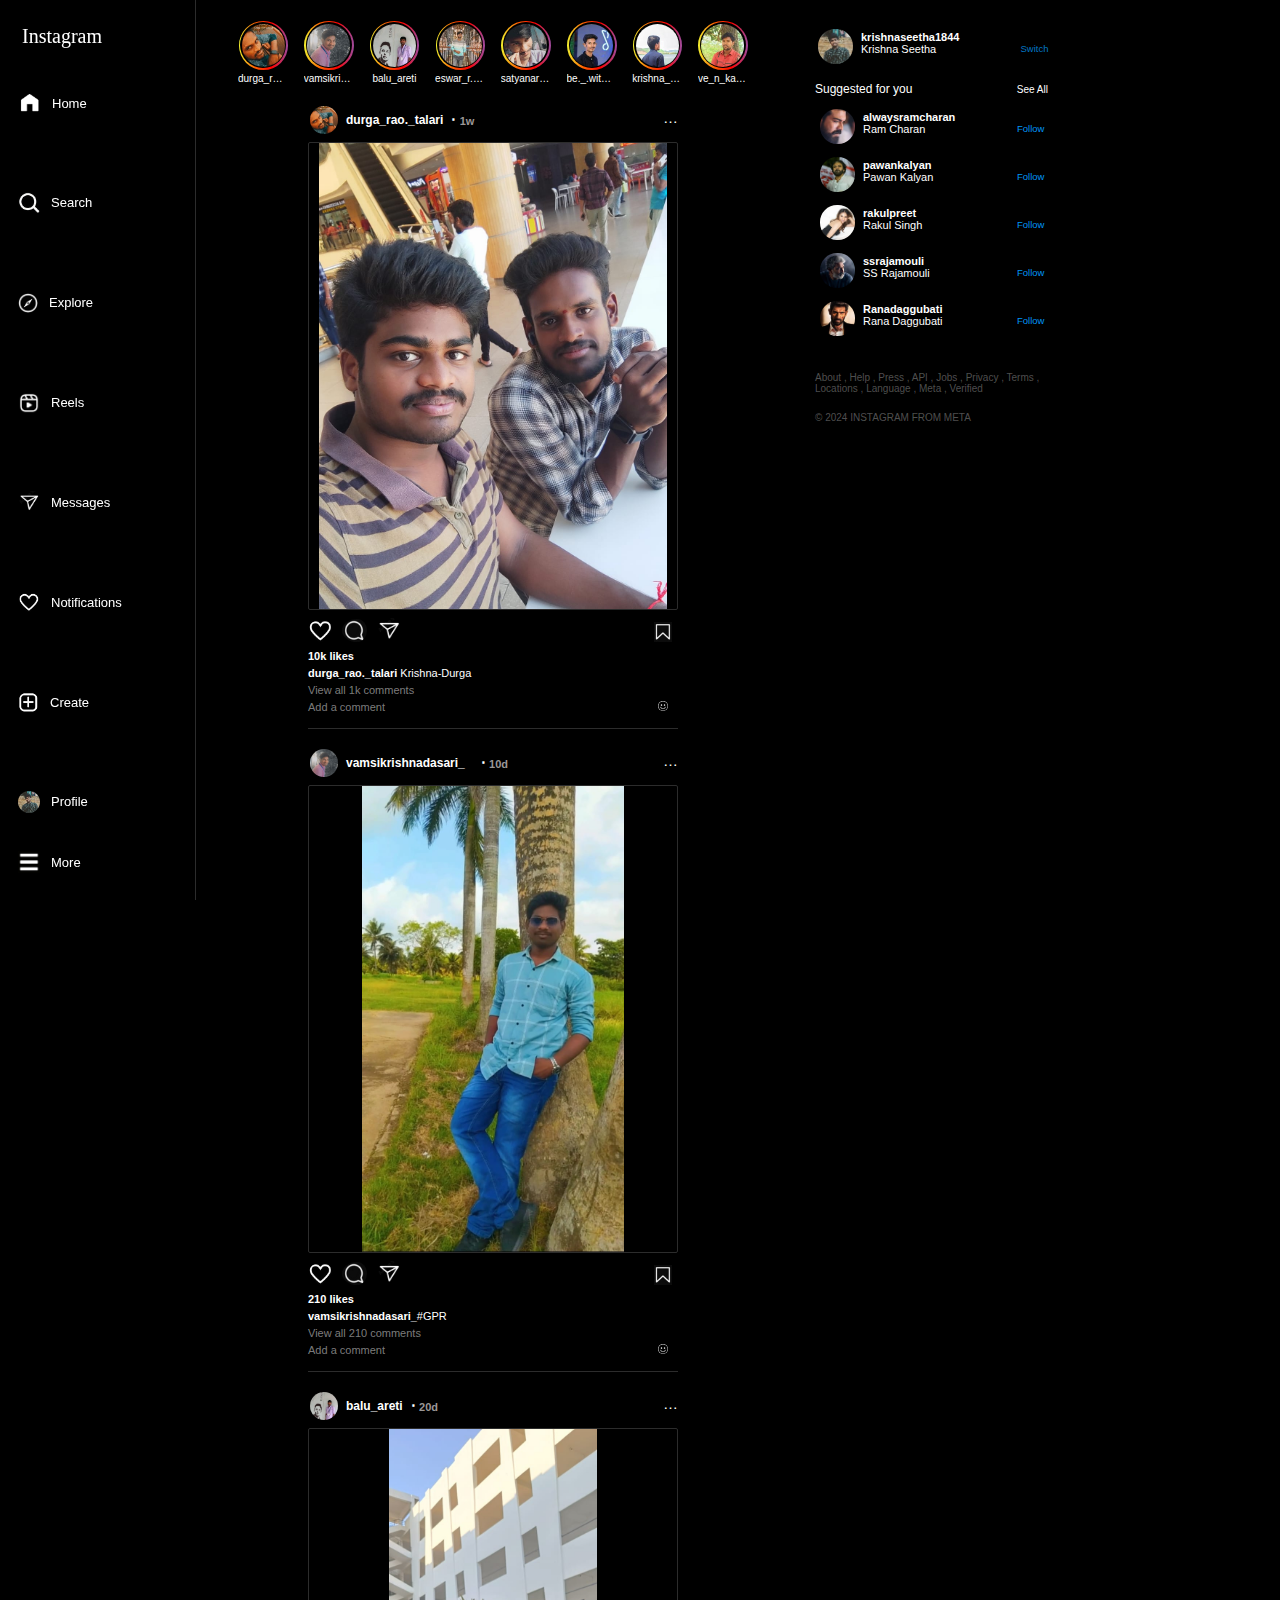
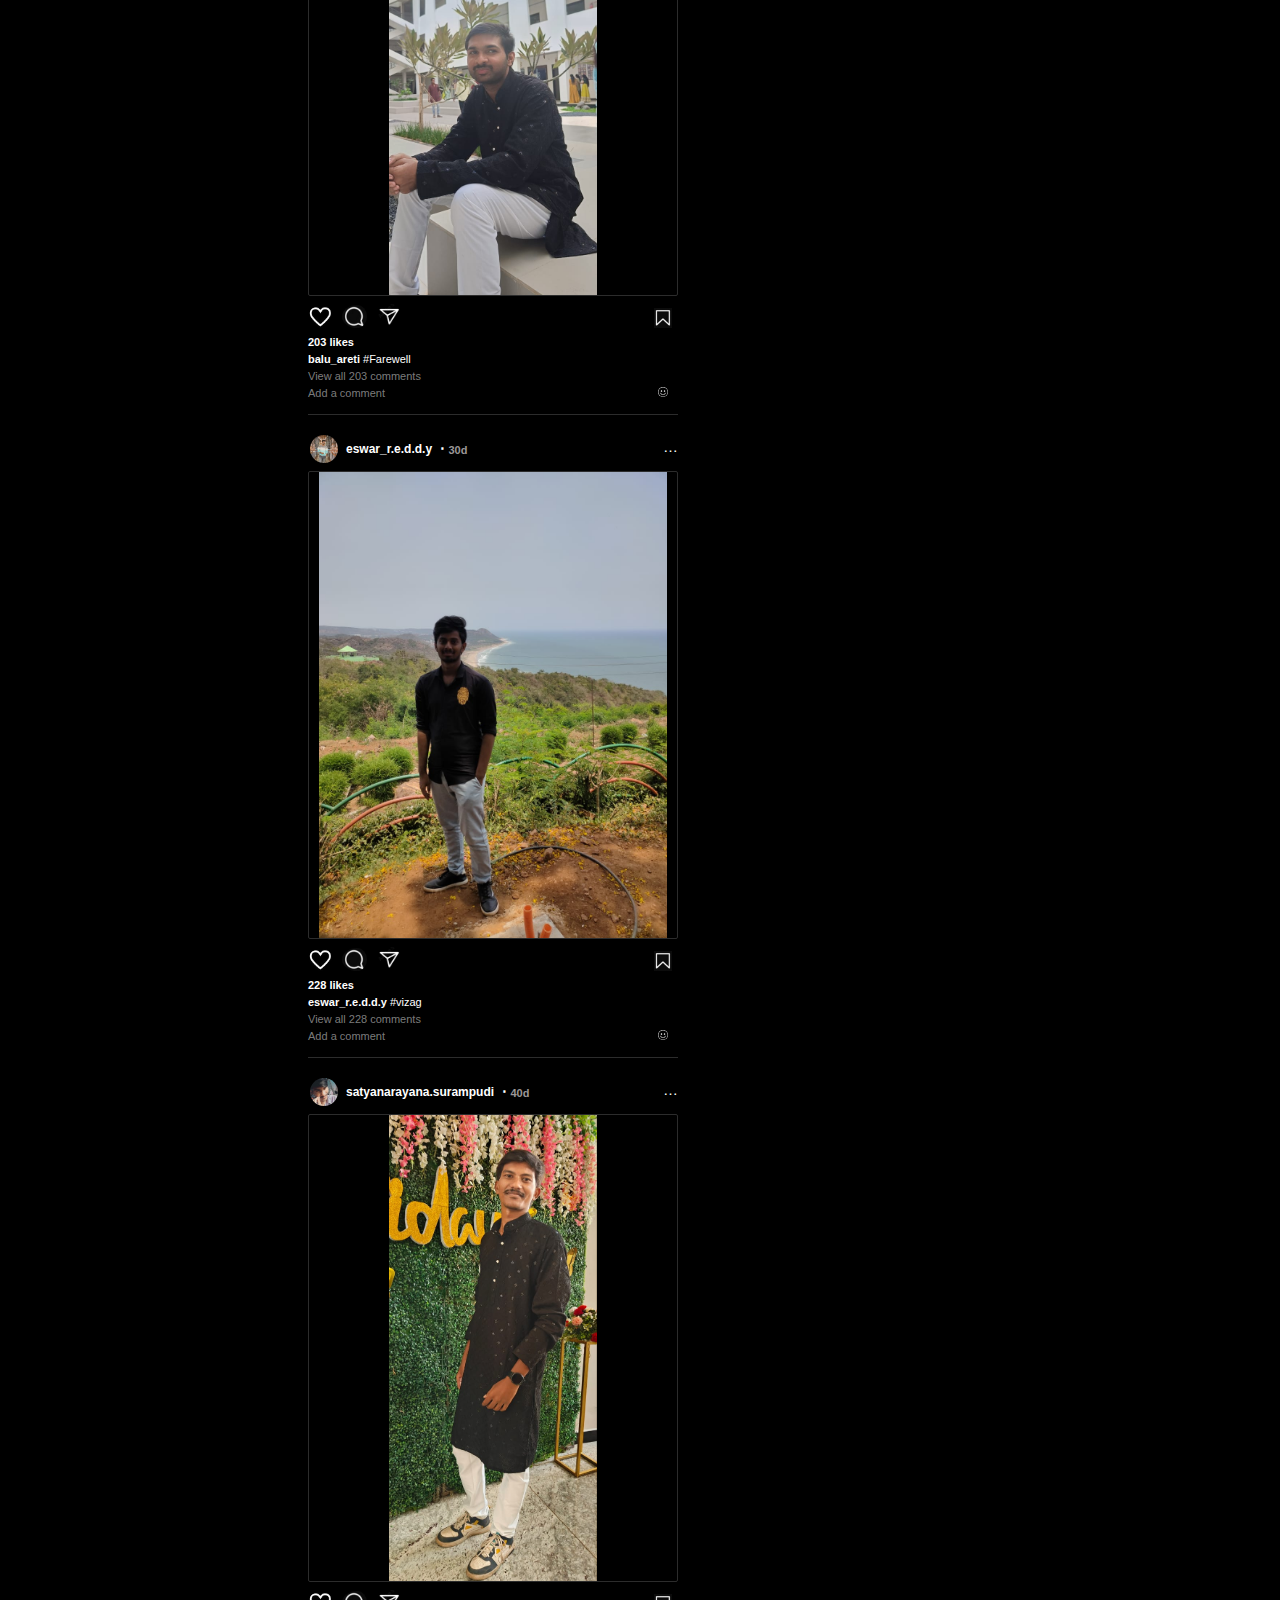
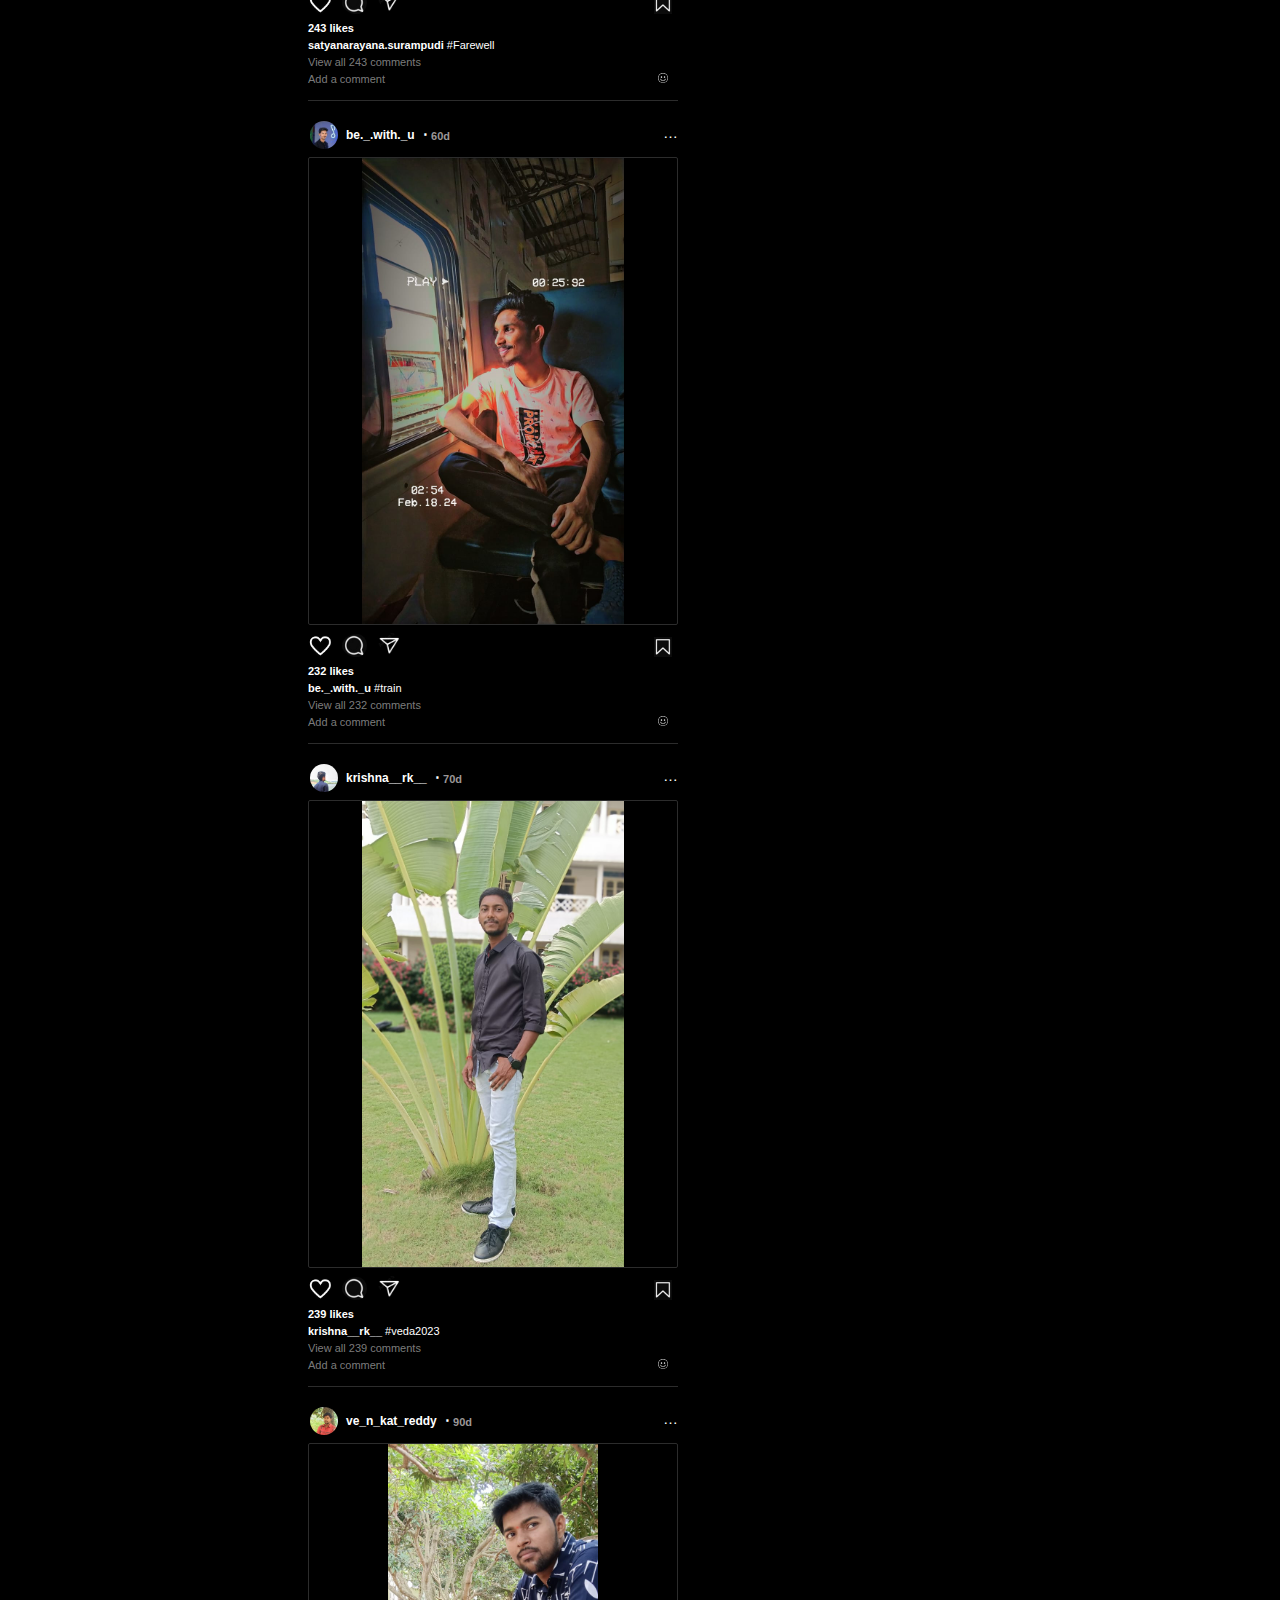
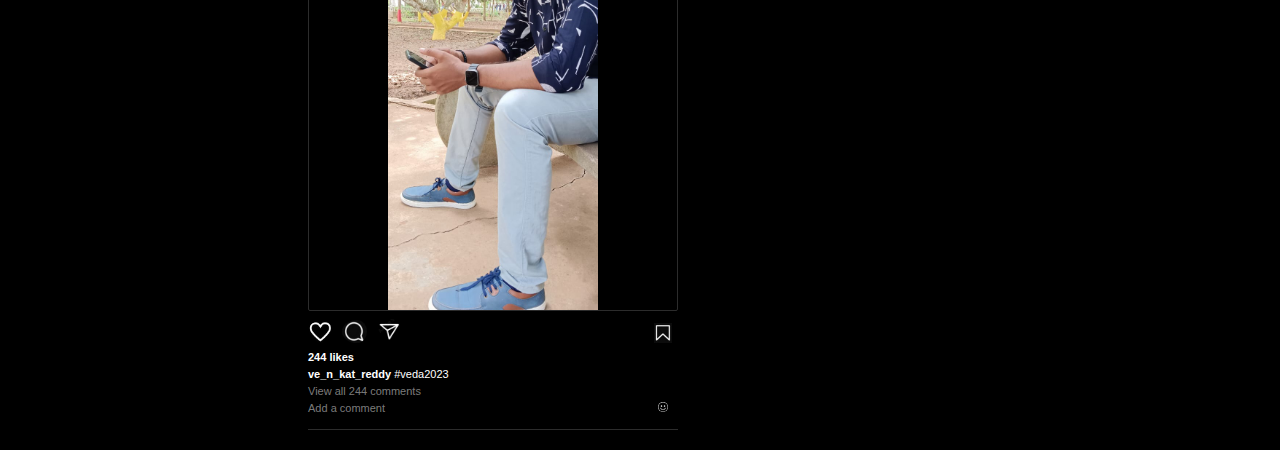
==== commit 16dc5b23: "Update index.html" ====
--- a/index.html
+++ b/index.html
@@ -41,7 +41,7 @@
                         <p>Notifications</p>
                     </div>
                     <div class="side-links">
-                        <img class="Create-icon" style="width:21px; height:21px;" src="icons/Create-icon.jpg" alt="home">
+                        <img class="Create-icon" style="width:21px; height:21px;" src="icons/create-icon.jpg" alt="home">
                         <p>Create</p>
                     </div>
                     <div class="side-links">
